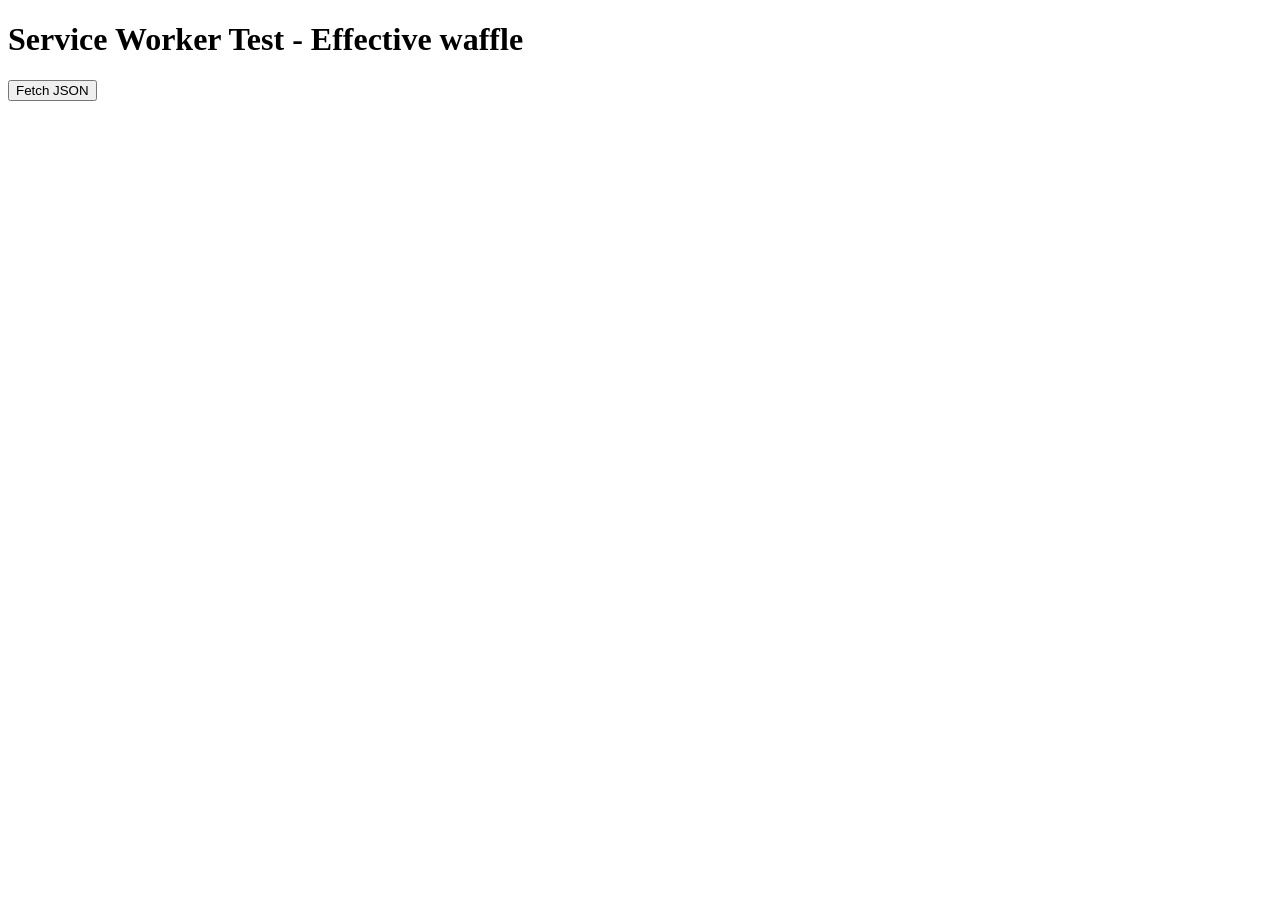
==== index.html @ 10a52ba0 "Add initial HTML structure for service worker test" ====
<!DOCTYPE html>
<html lang="en">
<head>
    <meta charset="UTF-8">
    <title>Service Worker Test</title>
</head>
<body>
    <h1>Service Worker Test - Effective waffle</h1>

    <button id="fetchBtn">Fetch JSON</button>

    <script src="app.js"></script>
</body>
</html>
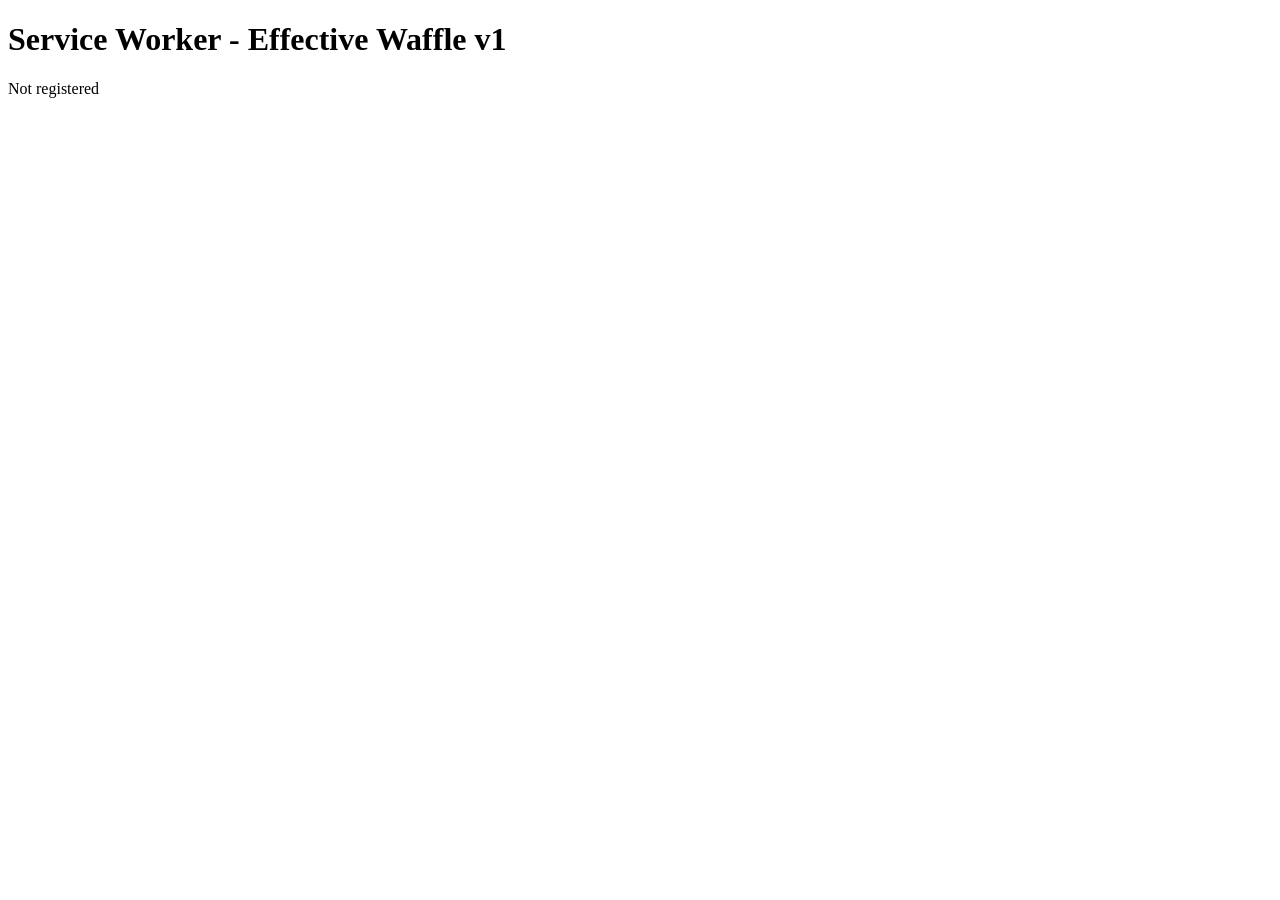
==== commit 101ad73e: "Update title and headings in index.html" ====
--- a/index.html
+++ b/index.html
@@ -1,14 +1,14 @@
-<!DOCTYPE html>
+<!doctype html>
 <html lang="en">
 <head>
     <meta charset="UTF-8">
-    <title>Service Worker Test</title>
+    <title>Service Worker Demo</title>
 </head>
 <body>
-    <h1>Service Worker Test - Effective waffle</h1>
+    <h1>Service Worker - Effective Waffle v1</h1>
 
-    <button id="fetchBtn">Fetch JSON</button>
+    <p id="status">Not registered</p>
 
-    <script src="app.js"></script>
+    <script src="main.js"></script>
 </body>
 </html>
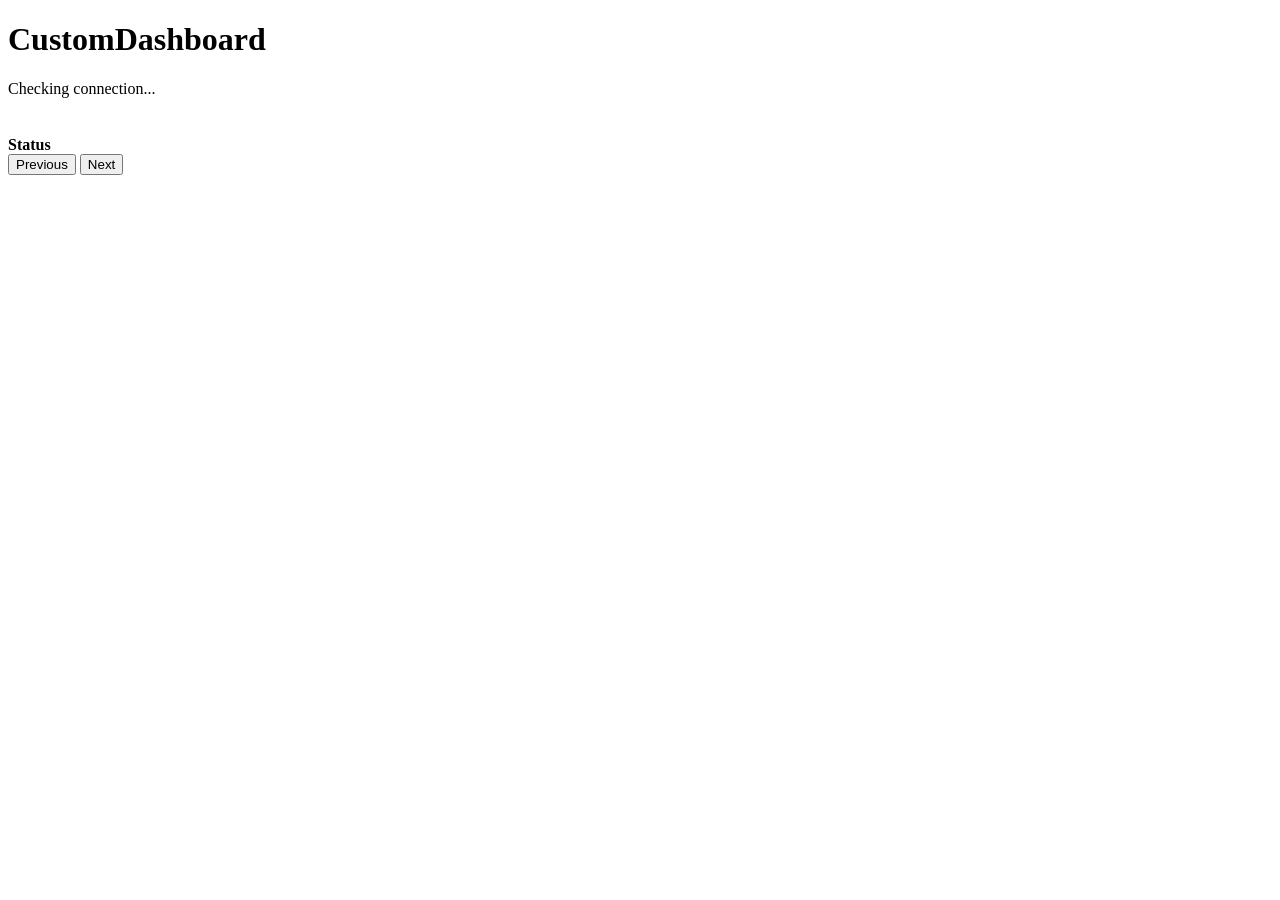
==== commit 0e42d922: "Update title and structure of index.html" ====
--- a/index.html
+++ b/index.html
@@ -1,14 +1,81 @@
 <!doctype html>
 <html lang="en">
+
 <head>
     <meta charset="UTF-8">
-    <title>Service Worker Demo</title>
+    <meta name="viewport" content="width=device-width, initial-scale=1">
+
+    <title>CustomDashboard</title>
+
+    <link rel="stylesheet" href="styles.css">
 </head>
+
 <body>
-    <h1>Service Worker - Effective Waffle v1</h1>
 
-    <p id="status">Not registered</p>
+    <header>
 
-    <script src="main.js"></script>
+        <div>
+            <h1 id="siteName">CustomDashboard</h1>
+            <p id="location"></p>
+        </div>
+
+        <div class="connection">
+            <span id="connectionIndicator"></span>
+            <span id="connectionText">Checking connection...</span>
+        </div>
+
+    </header>
+
+
+    <main>
+
+        <section class="dashboard">
+
+            <div class="slide-image">
+                <img
+                    id="slideImage"
+                    src=""
+                    alt=""
+                >
+            </div>
+
+            <div class="slide-content">
+
+                <p id="slideCounter"></p>
+
+                <h2 id="slideTitle"></h2>
+
+                <p id="slideDescription"></p>
+
+                <div class="status-box">
+                    <strong>Status</strong>
+                    <span id="statusMessage"></span>
+                </div>
+
+            </div>
+
+        </section>
+
+    </main>
+
+
+    <footer>
+
+        <button id="previousButton">
+            Previous
+        </button>
+
+        <button id="nextButton">
+            Next
+        </button>
+
+        <span id="lastUpdated"></span>
+
+    </footer>
+
+
+    <script src="app.js"></script>
+
 </body>
+
 </html>
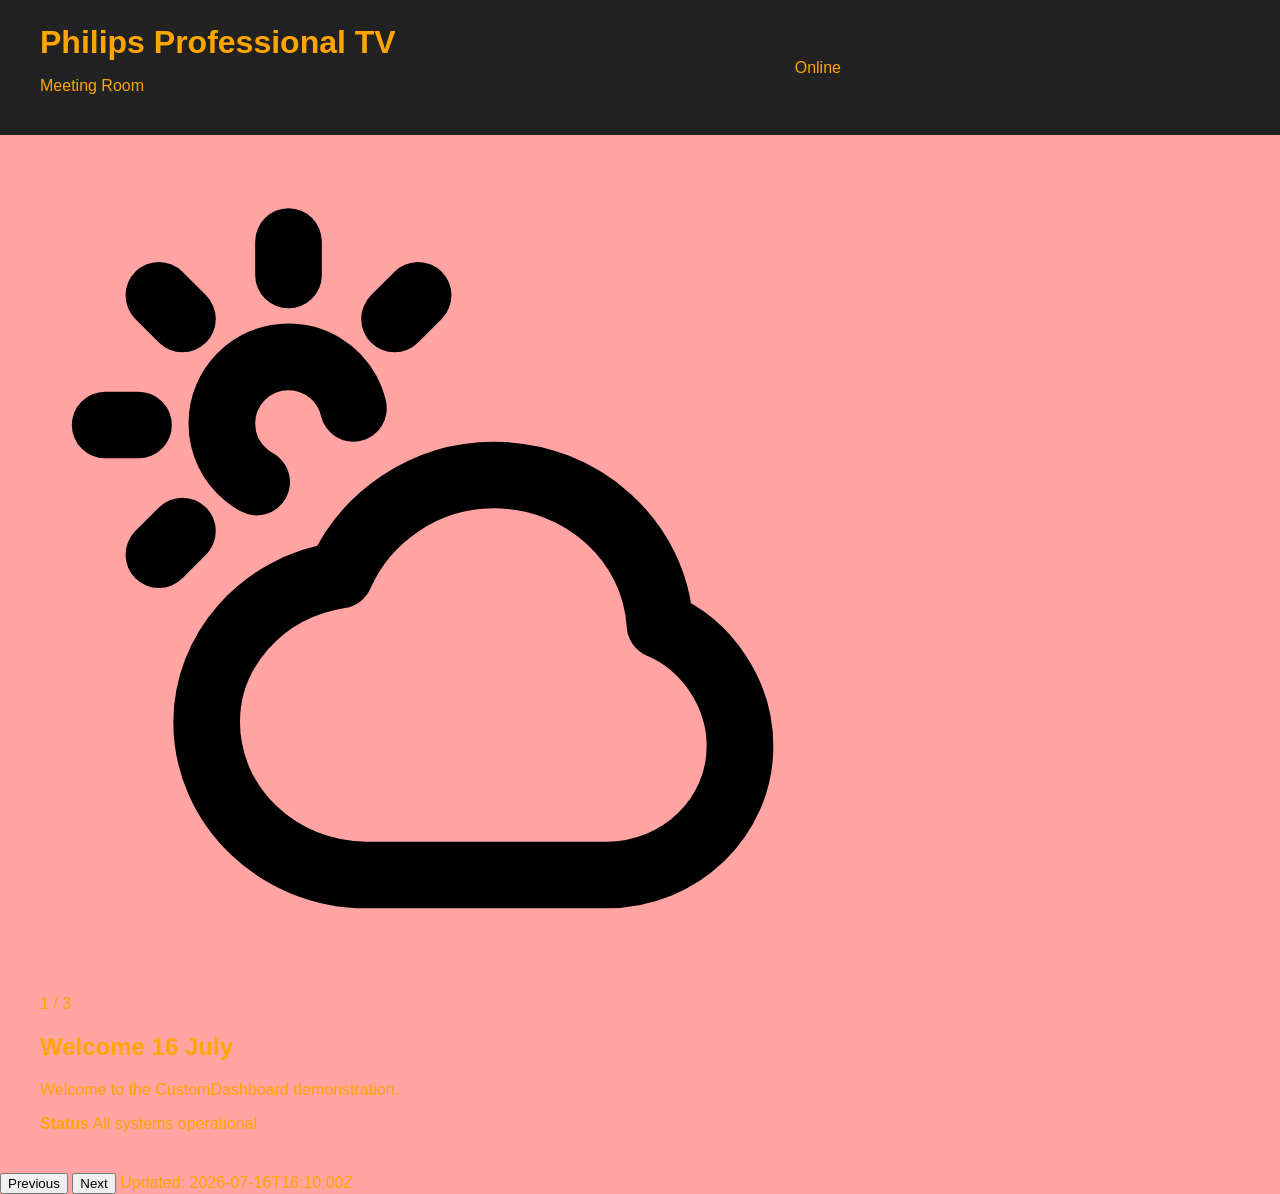
==== commit 8426118d: "Refactor connection div and add error message div Reformatted connection div for better readability " ====
--- a/index.html
+++ b/index.html
@@ -19,10 +19,17 @@
             <p id="location"></p>
         </div>
 
-        <div class="connection">
-            <span id="connectionIndicator"></span>
-            <span id="connectionText">Checking connection...</span>
-        </div>
+<div class="connection">
+
+    <span id="connectionIndicator"></span>
+
+    <span id="connectionText">
+        Checking connection...
+    </span>
+
+</div>
+
+<div id="errorMessage"></div>
 
     </header>
 
--- a/styles.css
+++ b/styles.css
@@ -0,0 +1,186 @@
+* {
+    box-sizing: border-box;
+}
+
+html,
+body {
+    margin: 0;
+    min-height: 100%;
+    font-family: Arial, sans-serif;
+    background-color:rgba(255, 0, 0, 0.2);
+    color: orange;
+}
+
+body {
+    margin: 0;
+    min-height: 100vh;
+    
+}
+
+header {
+    padding: 24px 40px;
+    background: #222;
+    display: flex;
+    justify-content: space-between;
+    align-items: center;
+}
+
+header h1 {
+    margin: 0;
+}
+
+nav {
+    display: flex;
+    gap: 20px;
+}
+
+nav a {
+    color: white;
+    text-decoration: none;
+    padding: 12px 18px;
+    border-radius: 6px;
+}
+
+nav a:hover,
+nav a:focus {
+    background: #444;
+}
+
+.home {
+    min-height: 100vh;
+    display: flex;
+    flex-direction: column;
+    justify-content: center;
+    align-items: center;
+    text-align: center;
+}
+
+.home h1 {
+    font-size: 64px;
+    margin-bottom: 10px;
+}
+
+.home p {
+    font-size: 28px;
+}
+
+.menu {
+    margin-top: 40px;
+}
+
+.menu a {
+    font-size: 28px;
+    background: #333;
+}
+
+.dashboard {
+    padding: 40px;
+}
+
+.hero {
+    padding: 40px;
+    margin-bottom: 30px;
+    background: #333;
+    border-radius: 12px;
+    display: flex;
+    justify-content: space-between;
+    align-items: center;
+}
+
+.hero h2 {
+    font-size: 42px;
+    margin-top: 0;
+}
+
+.hero p {
+    font-size: 24px;
+}
+
+.status {
+    font-size: 24px;
+    padding: 16px 24px;
+    background: #176b3a;
+    border-radius: 8px;
+}
+
+.grid {
+    display: grid;
+    grid-template-columns: repeat(3, 1fr);
+    gap: 30px;
+}
+
+.card {
+    background: #222;
+    border-radius: 12px;
+    overflow: hidden;
+    padding-bottom: 24px;
+}
+
+.card h2,
+.card p {
+    margin-left: 24px;
+    margin-right: 24px;
+}
+
+.card h2 {
+    font-size: 28px;
+}
+
+.card p {
+    font-size: 20px;
+}
+
+.image-placeholder {
+    height: 260px;
+}
+
+.image-one {
+    background:
+        linear-gradient(135deg, #3b82f6, #9333ea);
+}
+
+.image-two {
+    background:
+        linear-gradient(135deg, #f97316, #dc2626);
+}
+
+.image-three {
+    background:
+        linear-gradient(135deg, #16a34a, #0f766e);
+}
+
+.content {
+    padding: 60px;
+    max-width: 1200px;
+    margin: auto;
+}
+
+.content h2 {
+    font-size: 42px;
+}
+
+.content p {
+    font-size: 24px;
+    line-height: 1.6;
+}
+
+.info-box {
+    margin-top: 40px;
+    padding: 30px;
+    background: #222;
+    border-radius: 12px;
+}
+
+.schedule {
+    margin-top: 30px;
+}
+
+.schedule-item {
+    display: flex;
+    gap: 50px;
+    padding: 25px;
+    margin-bottom: 15px;
+    background: #222;
+    border-radius: 8px;
+    font-size: 26px;
+}
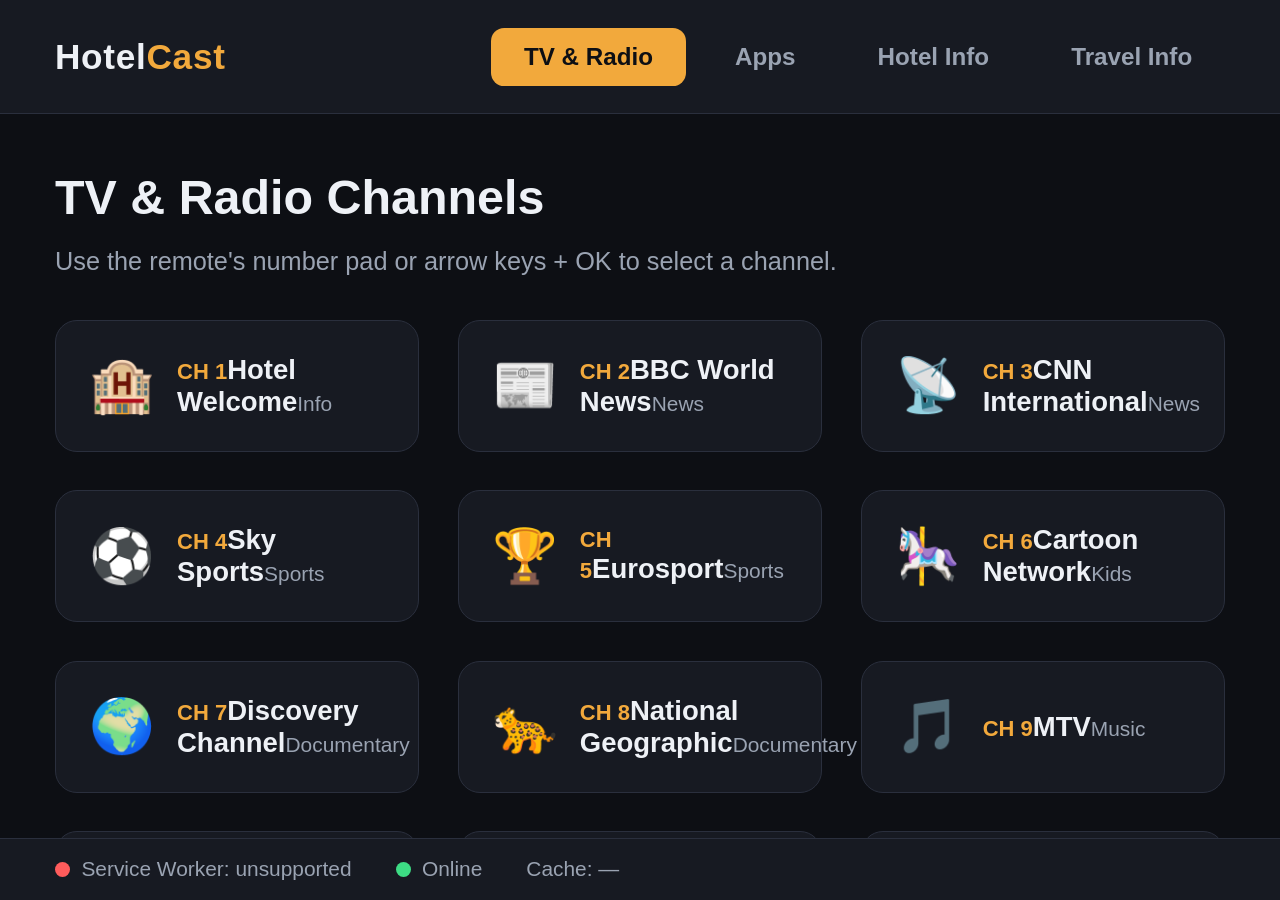
==== commit f22d37b0: "new worker example new worker example" ====
--- a/index.html
+++ b/index.html
@@ -1,88 +1,50 @@
 <!doctype html>
 <html lang="en">
-
-<head>
-    <meta charset="UTF-8">
-    <meta name="viewport" content="width=device-width, initial-scale=1">
-
-    <title>CustomDashboard</title>
-
-    <link rel="stylesheet" href="styles.css">
-</head>
-
-<body>
-
-    <header>
-
-        <div>
-            <h1 id="siteName">CustomDashboard</h1>
-            <p id="location"></p>
-        </div>
-
-<div class="connection">
-
-    <span id="connectionIndicator"></span>
-
-    <span id="connectionText">
-        Checking connection...
-    </span>
-
-</div>
-
-<div id="errorMessage"></div>
-
-    </header>
-
+  <head>
+    <meta charset="utf-8" />
+    <meta name="viewport" content="width=device-width, initial-scale=1" />
+    <title>Oasis Hotel — TV & Radio Channels</title>
+    <link rel="manifest" href="manifest.webmanifest" />
+    <link rel="stylesheet" href="css/style.css" />
+  </head>
+  <body data-page="channels">
+    <header id="site-header"></header>
 
     <main>
-
-        <section class="dashboard">
-
-            <div class="slide-image">
-                <img
-                    id="slideImage"
-                    src=""
-                    alt=""
-                >
-            </div>
-
-            <div class="slide-content">
-
-                <p id="slideCounter"></p>
-
-                <h2 id="slideTitle"></h2>
-
-                <p id="slideDescription"></p>
-
-                <div class="status-box">
-                    <strong>Status</strong>
-                    <span id="statusMessage"></span>
-                </div>
-
-            </div>
-
-        </section>
-
+      <h1>TV &amp; Radio Channels</h1>
+      <p class="subtitle">
+        Use the remote's number pad or arrow keys + OK to select a channel.
+      </p>
+      <div id="channel-grid" class="tile-grid"></div>
     </main>
 
+    <footer id="sw-status-bar"></footer>
 
-    <footer>
-
-        <button id="previousButton">
-            Previous
-        </button>
-
-        <button id="nextButton">
-            Next
-        </button>
-
-        <span id="lastUpdated"></span>
-
-    </footer>
-
-
-    <script src="app.js"></script>
-
-</body>
-
+    <script src="js/nav.js"></script>
+    <script src="js/render-grid.js"></script>
+    <script src="js/register-sw.js"></script>
+    <script src="js/sw-status.js"></script>
+    <script>
+      renderGrid("channel-grid", "data/channels.json", function (channel) {
+        return (
+          '<div class="tile" tabindex="0">' +
+          '<span class="icon">' +
+          channel.icon +
+          "</span>" +
+          '<span class="info">' +
+          '<span class="number">CH ' +
+          channel.number +
+          "</span>" +
+          '<span class="name">' +
+          channel.name +
+          "</span>" +
+          '<span class="genre">' +
+          channel.genre +
+          "</span>" +
+          "</span>" +
+          "</div>"
+        );
+      });
+    </script>
+  </body>
 </html>
--- a/css/style.css
+++ b/css/style.css
@@ -0,0 +1,242 @@
+/*
+  TV signage stylesheet.
+  Fixed 1920x1080 landscape "10-foot UI" assumption — no responsive/mobile
+  breakpoints on purpose, this is a POC for an in-room hotel TV, not a website.
+*/
+
+:root {
+  --bg: #0d0f14;
+  --panel: #171a22;
+  --panel-border: #2a2f3d;
+  --text: #eef1f6;
+  --text-dim: #9aa3b2;
+  --accent: #f2a93c;
+  --accent-dim: #7a5a1f;
+  --good: #3ddc84;
+  --bad: #ff5c5c;
+  font-size: 22px;
+}
+
+* {
+  box-sizing: border-box;
+}
+
+html, body {
+  height: 100%;
+  margin: 0;
+}
+
+body {
+  background: var(--bg);
+  color: var(--text);
+  font-family: "Segoe UI", "Helvetica Neue", Arial, sans-serif;
+  display: grid;
+  grid-template-rows: auto 1fr auto;
+  height: 100vh;
+  overflow: hidden;
+}
+
+/* ---------- Header / nav ---------- */
+
+#site-header {
+  display: flex;
+  align-items: center;
+  justify-content: space-between;
+  padding: 1.25rem 2.5rem;
+  background: var(--panel);
+  border-bottom: 1px solid var(--panel-border);
+}
+
+.brand {
+  font-size: 1.6rem;
+  font-weight: 700;
+  letter-spacing: 0.02em;
+}
+
+.brand span {
+  color: var(--accent);
+}
+
+.main-nav {
+  display: flex;
+  gap: 0.75rem;
+}
+
+.main-nav a {
+  color: var(--text-dim);
+  text-decoration: none;
+  font-size: 1.1rem;
+  font-weight: 600;
+  padding: 0.6rem 1.4rem;
+  border-radius: 0.6rem;
+  border: 2px solid transparent;
+}
+
+.main-nav a:hover,
+.main-nav a:focus-visible {
+  color: var(--text);
+  border-color: var(--panel-border);
+  outline: none;
+}
+
+.main-nav a.active {
+  color: var(--bg);
+  background: var(--accent);
+}
+
+/* ---------- Main content ---------- */
+
+main {
+  padding: 2.5rem;
+  overflow-y: auto;
+}
+
+main h1 {
+  margin-top: 0;
+  font-size: 2.2rem;
+}
+
+main .subtitle {
+  color: var(--text-dim);
+  font-size: 1.15rem;
+  margin-top: -0.5rem;
+  margin-bottom: 2rem;
+}
+
+.tile-grid {
+  display: grid;
+  grid-template-columns: repeat(auto-fill, minmax(280px, 1fr));
+  gap: 1.75rem;
+}
+
+.tile {
+  background: var(--panel);
+  border: 1px solid var(--panel-border);
+  border-radius: 1rem;
+  padding: 1.5rem;
+  display: flex;
+  align-items: center;
+  gap: 1rem;
+  transition: border-color 0.15s ease, transform 0.15s ease;
+}
+
+.tile:hover,
+.tile:focus-visible {
+  border-color: var(--accent);
+  transform: translateY(-2px);
+  outline: none;
+}
+
+.tile .icon {
+  font-size: 2.4rem;
+  line-height: 1;
+}
+
+.tile .info .number {
+  color: var(--accent);
+  font-weight: 700;
+  font-size: 1rem;
+}
+
+.tile .info .name {
+  font-size: 1.25rem;
+  font-weight: 600;
+}
+
+.tile .info .genre {
+  color: var(--text-dim);
+  font-size: 0.95rem;
+}
+
+.info-section {
+  background: var(--panel);
+  border: 1px solid var(--panel-border);
+  border-radius: 1rem;
+  padding: 1.75rem 2rem;
+  margin-bottom: 1.75rem;
+}
+
+.info-section h2 {
+  margin-top: 0;
+  color: var(--accent);
+  font-size: 1.4rem;
+}
+
+.info-section dl {
+  display: grid;
+  grid-template-columns: max-content 1fr;
+  gap: 0.5rem 1.5rem;
+  margin: 0;
+}
+
+.info-section dt {
+  color: var(--text-dim);
+}
+
+.info-section dd {
+  margin: 0;
+}
+
+/* ---------- SW / connectivity status bar ---------- */
+
+#sw-status-bar {
+  display: flex;
+  align-items: center;
+  gap: 2rem;
+  padding: 0.85rem 2.5rem;
+  background: var(--panel);
+  border-top: 1px solid var(--panel-border);
+  font-size: 0.95rem;
+  color: var(--text-dim);
+}
+
+.status-item {
+  display: flex;
+  align-items: center;
+  gap: 0.5rem;
+}
+
+.status-dot {
+  width: 0.7rem;
+  height: 0.7rem;
+  border-radius: 50%;
+  background: var(--text-dim);
+  flex-shrink: 0;
+}
+
+.status-dot.good {
+  background: var(--good);
+}
+
+.status-dot.bad {
+  background: var(--bad);
+}
+
+#update-banner {
+  display: none;
+  margin-left: auto;
+  align-items: center;
+  gap: 0.75rem;
+}
+
+#update-banner.visible {
+  display: flex;
+}
+
+#update-banner button {
+  background: var(--accent);
+  color: var(--bg);
+  border: none;
+  font-weight: 700;
+  font-size: 0.95rem;
+  padding: 0.5rem 1.1rem;
+  border-radius: 0.5rem;
+  cursor: pointer;
+}
+
+#update-banner button:hover,
+#update-banner button:focus-visible {
+  background: var(--accent-dim);
+  color: var(--text);
+  outline: none;
+}
